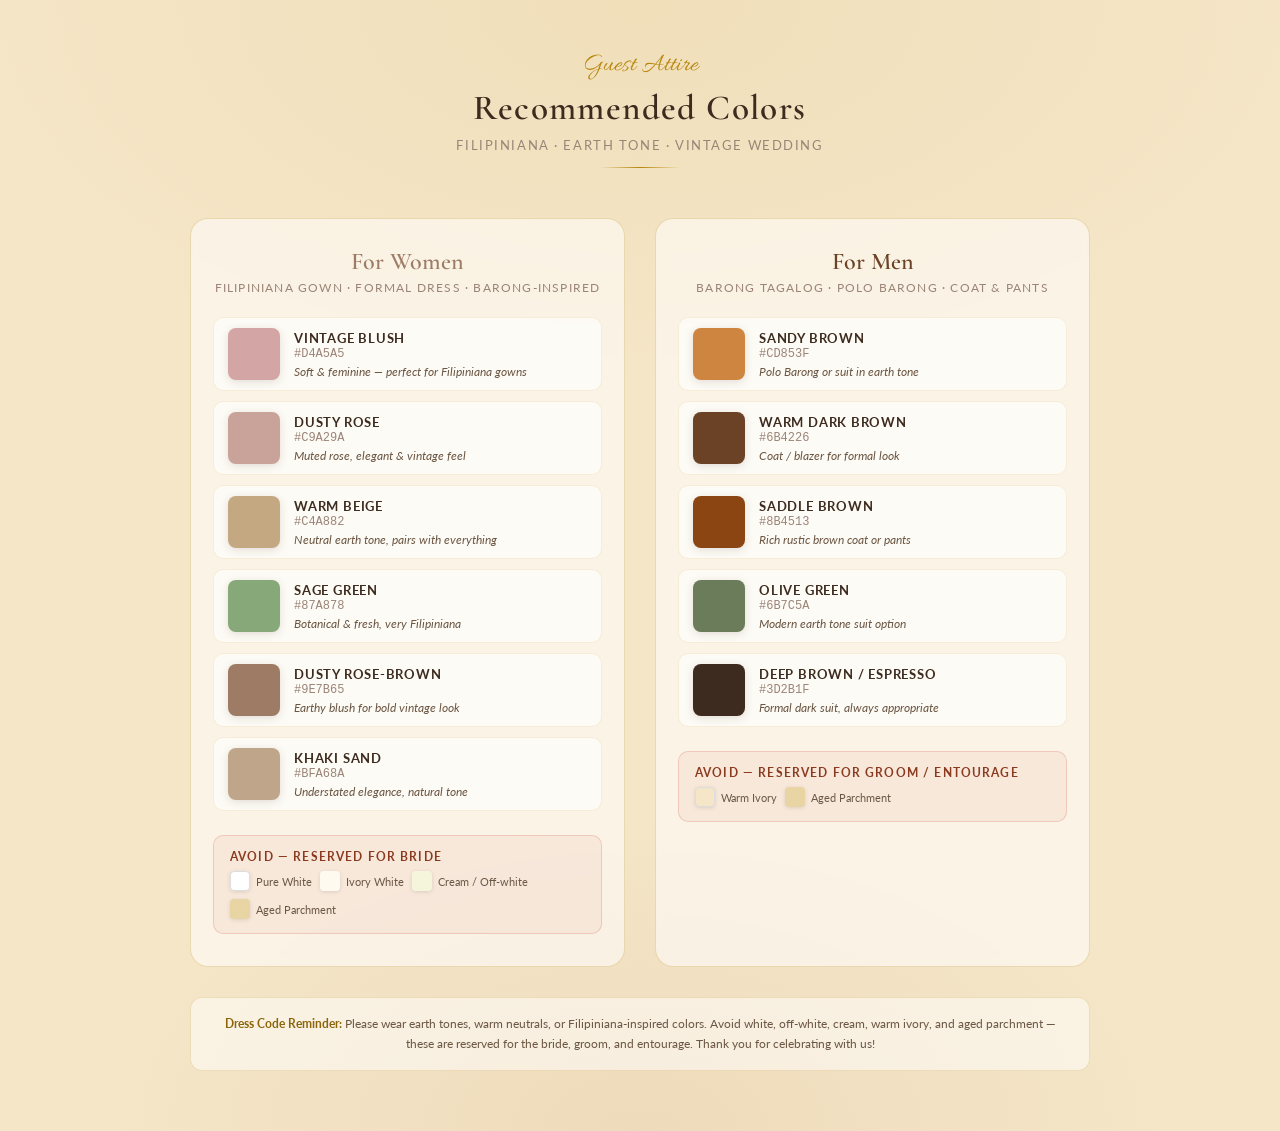
==== guest-colors.html @ c7447882 "index.html > fixed the attire > fixed the motif > fixed the location" ====
<!DOCTYPE html>
<html lang="en">
<head>
<meta charset="UTF-8">
<meta name="viewport" content="width=device-width, initial-scale=1.0">
<title>Guest Attire Colors — Filipiniana / Earth Tone Wedding</title>
<style>
  @import url('https://fonts.googleapis.com/css2?family=Cormorant+Garamond:ital,wght@0,400;0,600;1,400&family=Allura&family=Lato:wght@400;700&display=swap');

  * { box-sizing: border-box; margin: 0; padding: 0; }

  body {
    font-family: 'Lato', sans-serif;
    background: #F5E6C8;
    background-image:
      radial-gradient(ellipse 80% 50% at 50% 0%, rgba(184,134,11,.08) 0%, transparent 70%),
      radial-gradient(ellipse 60% 40% at 50% 100%, rgba(139,69,19,.07) 0%, transparent 70%);
    min-height: 100vh;
    padding: 50px 20px 60px;
    color: #3D2B1F;
  }

  header {
    text-align: center;
    margin-bottom: 50px;
  }
  header .pre {
    font-family: 'Allura', cursive;
    font-size: 1.6rem;
    color: #B8860B;
    display: block;
    margin-bottom: 4px;
  }
  header h1 {
    font-family: 'Cormorant Garamond', serif;
    font-size: 2.2rem;
    color: #3D2B1F;
    font-weight: 600;
    letter-spacing: .04em;
  }
  header p {
    margin-top: 8px;
    font-size: .82rem;
    color: #9B8478;
    letter-spacing: .12em;
    text-transform: uppercase;
  }
  .divider {
    width: 80px;
    height: 1px;
    background: linear-gradient(to right, transparent, #B8860B, transparent);
    margin: 14px auto 0;
  }

  .columns {
    display: grid;
    grid-template-columns: 1fr 1fr;
    gap: 30px;
    max-width: 900px;
    margin: 0 auto;
  }

  @media (max-width: 600px) {
    .columns { grid-template-columns: 1fr; }
  }

  .col {
    background: rgba(255,255,255,.55);
    border: 1px solid rgba(184,134,11,.25);
    border-radius: 18px;
    padding: 28px 22px 32px;
    backdrop-filter: blur(4px);
  }

  .col-title {
    font-family: 'Cormorant Garamond', serif;
    font-size: 1.5rem;
    font-weight: 600;
    text-align: center;
    margin-bottom: 4px;
  }
  .col-title.woman { color: #9E7B65; }
  .col-title.man   { color: #6B4226; }

  .col-sub {
    text-align: center;
    font-size: .75rem;
    color: #9B8478;
    letter-spacing: .1em;
    text-transform: uppercase;
    margin-bottom: 22px;
  }

  .swatch-list { display: flex; flex-direction: column; gap: 10px; }

  .swatch-row {
    display: flex;
    align-items: center;
    gap: 14px;
    background: rgba(255,255,255,.6);
    border-radius: 10px;
    padding: 10px 14px;
    border: 1px solid rgba(184,134,11,.12);
  }
  .chip {
    width: 52px;
    height: 52px;
    border-radius: 8px;
    flex-shrink: 0;
    box-shadow: 0 2px 8px rgba(61,43,31,.15);
  }
  .swatch-text {}
  .swatch-name {
    font-weight: 700;
    font-size: .82rem;
    color: #3D2B1F;
    text-transform: uppercase;
    letter-spacing: .06em;
  }
  .swatch-hex {
    font-family: monospace;
    font-size: .75rem;
    color: #9B8478;
    margin-top: 1px;
  }
  .swatch-desc {
    font-size: .72rem;
    color: #6B5744;
    margin-top: 4px;
    font-style: italic;
  }

  .avoid-box {
    margin-top: 24px;
    background: rgba(192,57,43,.06);
    border: 1px solid rgba(192,57,43,.18);
    border-radius: 10px;
    padding: 14px 16px;
  }
  .avoid-title {
    font-size: .72rem;
    font-weight: 700;
    text-transform: uppercase;
    letter-spacing: .1em;
    color: #8B3A1F;
    margin-bottom: 8px;
  }
  .avoid-chips { display: flex; flex-wrap: wrap; gap: 8px; }
  .avoid-chip {
    display: flex;
    align-items: center;
    gap: 6px;
    font-size: .7rem;
    color: #6B5744;
  }
  .avoid-dot {
    width: 20px;
    height: 20px;
    border-radius: 4px;
    flex-shrink: 0;
    box-shadow: 0 1px 4px rgba(0,0,0,.12);
  }

  .note {
    max-width: 900px;
    margin: 30px auto 0;
    background: rgba(255,255,255,.5);
    border: 1px solid rgba(184,134,11,.2);
    border-radius: 12px;
    padding: 16px 22px;
    font-size: .78rem;
    color: #6B5744;
    text-align: center;
    line-height: 1.6;
  }
  .note strong { color: #8B6508; }
</style>
</head>
<body>

<header>
  <span class="pre">Guest Attire</span>
  <h1>Recommended Colors</h1>
  <p>Filipiniana · Earth Tone · Vintage Wedding</p>
  <div class="divider"></div>
</header>

<div class="columns">

  <!-- WOMAN -->
  <div class="col">
    <div class="col-title woman">For Women</div>
    <div class="col-sub">Filipiniana gown · Formal dress · Barong-inspired</div>

    <div class="swatch-list">

      <div class="swatch-row">
        <div class="chip" style="background:#D4A5A5;"></div>
        <div class="swatch-text">
          <div class="swatch-name">Vintage Blush</div>
          <div class="swatch-hex">#D4A5A5</div>
          <div class="swatch-desc">Soft & feminine — perfect for Filipiniana gowns</div>
        </div>
      </div>

      <div class="swatch-row">
        <div class="chip" style="background:#C9A29A;"></div>
        <div class="swatch-text">
          <div class="swatch-name">Dusty Rose</div>
          <div class="swatch-hex">#C9A29A</div>
          <div class="swatch-desc">Muted rose, elegant & vintage feel</div>
        </div>
      </div>

      <div class="swatch-row">
        <div class="chip" style="background:#C4A882;"></div>
        <div class="swatch-text">
          <div class="swatch-name">Warm Beige</div>
          <div class="swatch-hex">#C4A882</div>
          <div class="swatch-desc">Neutral earth tone, pairs with everything</div>
        </div>
      </div>

      <div class="swatch-row">
        <div class="chip" style="background:#87A878;"></div>
        <div class="swatch-text">
          <div class="swatch-name">Sage Green</div>
          <div class="swatch-hex">#87A878</div>
          <div class="swatch-desc">Botanical & fresh, very Filipiniana</div>
        </div>
      </div>

      <div class="swatch-row">
        <div class="chip" style="background:#9E7B65;"></div>
        <div class="swatch-text">
          <div class="swatch-name">Dusty Rose-Brown</div>
          <div class="swatch-hex">#9E7B65</div>
          <div class="swatch-desc">Earthy blush for bold vintage look</div>
        </div>
      </div>

      <div class="swatch-row">
        <div class="chip" style="background:#BFA68A;"></div>
        <div class="swatch-text">
          <div class="swatch-name">Khaki Sand</div>
          <div class="swatch-hex">#BFA68A</div>
          <div class="swatch-desc">Understated elegance, natural tone</div>
        </div>
      </div>

    </div>

    <div class="avoid-box">
      <div class="avoid-title">Avoid — Reserved for Bride</div>
      <div class="avoid-chips">
        <div class="avoid-chip"><div class="avoid-dot" style="background:#FFFFFF; border:1px solid #ddd;"></div> Pure White</div>
        <div class="avoid-chip"><div class="avoid-dot" style="background:#FFFAEF;"></div> Ivory White</div>
        <div class="avoid-chip"><div class="avoid-dot" style="background:#F5F5DC;"></div> Cream / Off-white</div>
        <div class="avoid-chip"><div class="avoid-dot" style="background:#E8D5A3;"></div> Aged Parchment</div>
      </div>
    </div>
  </div>

  <!-- MAN -->
  <div class="col">
    <div class="col-title man">For Men</div>
    <div class="col-sub">Barong Tagalog · Polo Barong · Coat & Pants</div>

    <div class="swatch-list">

      <div class="swatch-row">
        <div class="chip" style="background:#CD853F;"></div>
        <div class="swatch-text">
          <div class="swatch-name">Sandy Brown</div>
          <div class="swatch-hex">#CD853F</div>
          <div class="swatch-desc">Polo Barong or suit in earth tone</div>
        </div>
      </div>

      <div class="swatch-row">
        <div class="chip" style="background:#6B4226;"></div>
        <div class="swatch-text">
          <div class="swatch-name">Warm Dark Brown</div>
          <div class="swatch-hex">#6B4226</div>
          <div class="swatch-desc">Coat / blazer for formal look</div>
        </div>
      </div>

      <div class="swatch-row">
        <div class="chip" style="background:#8B4513;"></div>
        <div class="swatch-text">
          <div class="swatch-name">Saddle Brown</div>
          <div class="swatch-hex">#8B4513</div>
          <div class="swatch-desc">Rich rustic brown coat or pants</div>
        </div>
      </div>

      <div class="swatch-row">
        <div class="chip" style="background:#6B7C5A;"></div>
        <div class="swatch-text">
          <div class="swatch-name">Olive Green</div>
          <div class="swatch-hex">#6B7C5A</div>
          <div class="swatch-desc">Modern earth tone suit option</div>
        </div>
      </div>

      <div class="swatch-row">
        <div class="chip" style="background:#3D2B1F;"></div>
        <div class="swatch-text">
          <div class="swatch-name">Deep Brown / Espresso</div>
          <div class="swatch-hex">#3D2B1F</div>
          <div class="swatch-desc">Formal dark suit, always appropriate</div>
        </div>
      </div>

    </div>

    <div class="avoid-box">
      <div class="avoid-title">Avoid — Reserved for Groom / Entourage</div>
      <div class="avoid-chips">
        <div class="avoid-chip"><div class="avoid-dot" style="background:#F5E6C8; border:1px solid #ddd;"></div> Warm Ivory</div>
        <div class="avoid-chip"><div class="avoid-dot" style="background:#E8D5A3;"></div> Aged Parchment</div>
      </div>
    </div>
  </div>

</div>

<div class="note">
  <strong>Dress Code Reminder:</strong> Please wear earth tones, warm neutrals, or Filipiniana-inspired colors.
  Avoid white, off-white, cream, warm ivory, and aged parchment — these are reserved for the bride, groom, and entourage.
  Thank you for celebrating with us!
</div>

</body>
</html>
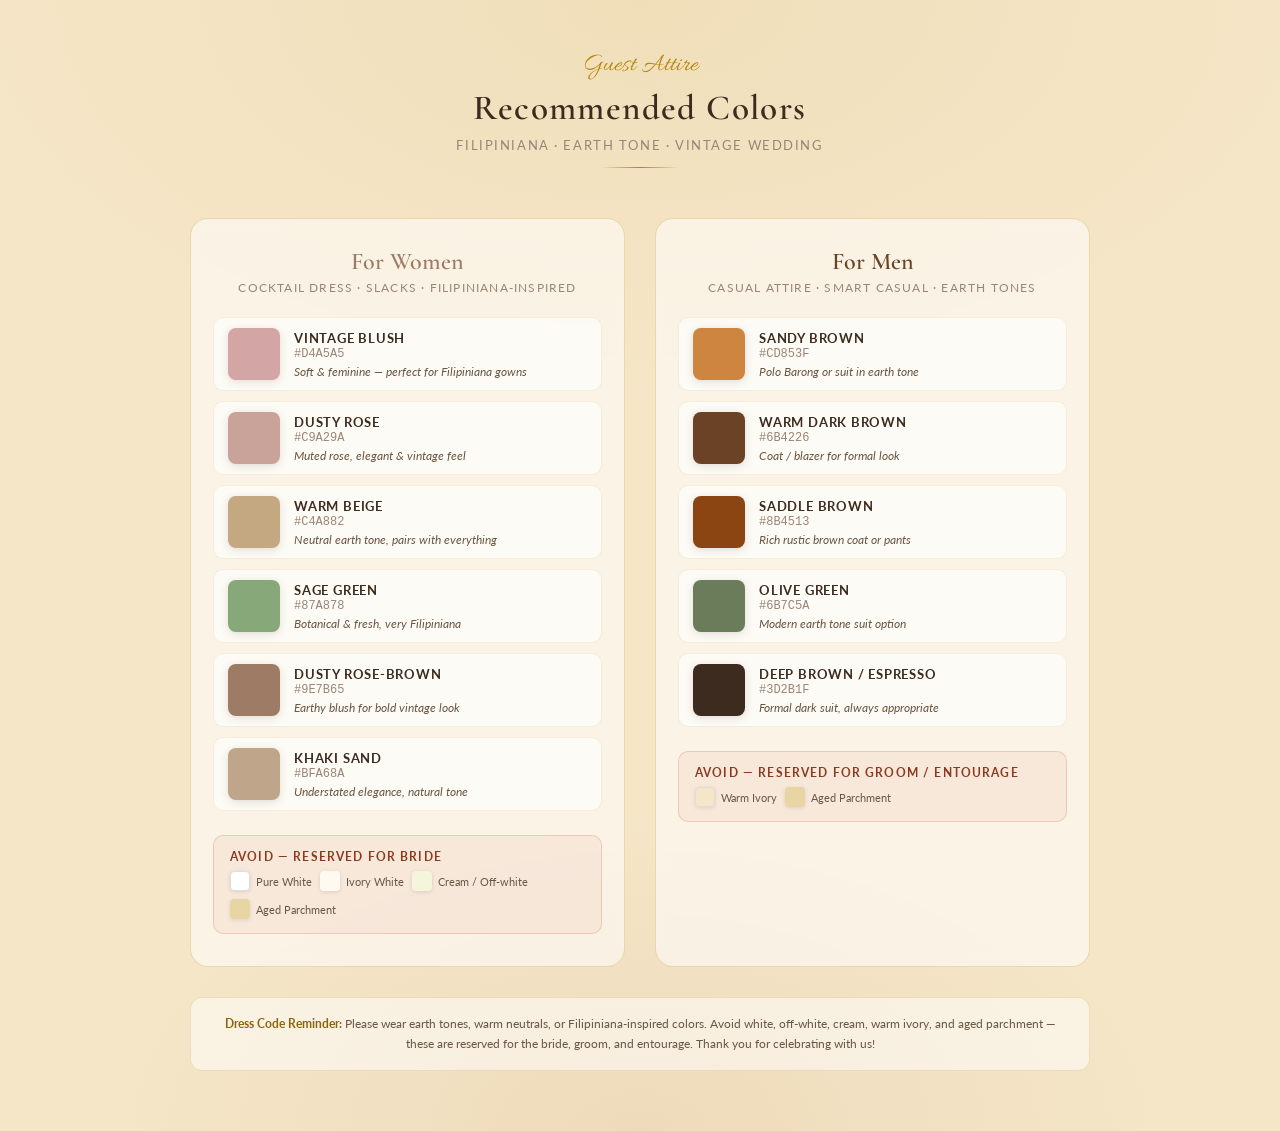
==== commit 76b86616: "attire.png > added picture" ====
--- a/guest-colors.html
+++ b/guest-colors.html
@@ -190,7 +190,7 @@
   <!-- WOMAN -->
   <div class="col">
     <div class="col-title woman">For Women</div>
-    <div class="col-sub">Filipiniana gown · Formal dress · Barong-inspired</div>
+    <div class="col-sub">Cocktail Dress · Slacks · Filipiniana-inspired</div>
 
     <div class="swatch-list">
 
@@ -264,7 +264,7 @@
   <!-- MAN -->
   <div class="col">
     <div class="col-title man">For Men</div>
-    <div class="col-sub">Barong Tagalog · Polo Barong · Coat & Pants</div>
+    <div class="col-sub">Casual Attire · Smart Casual · Earth Tones</div>
 
     <div class="swatch-list">
 
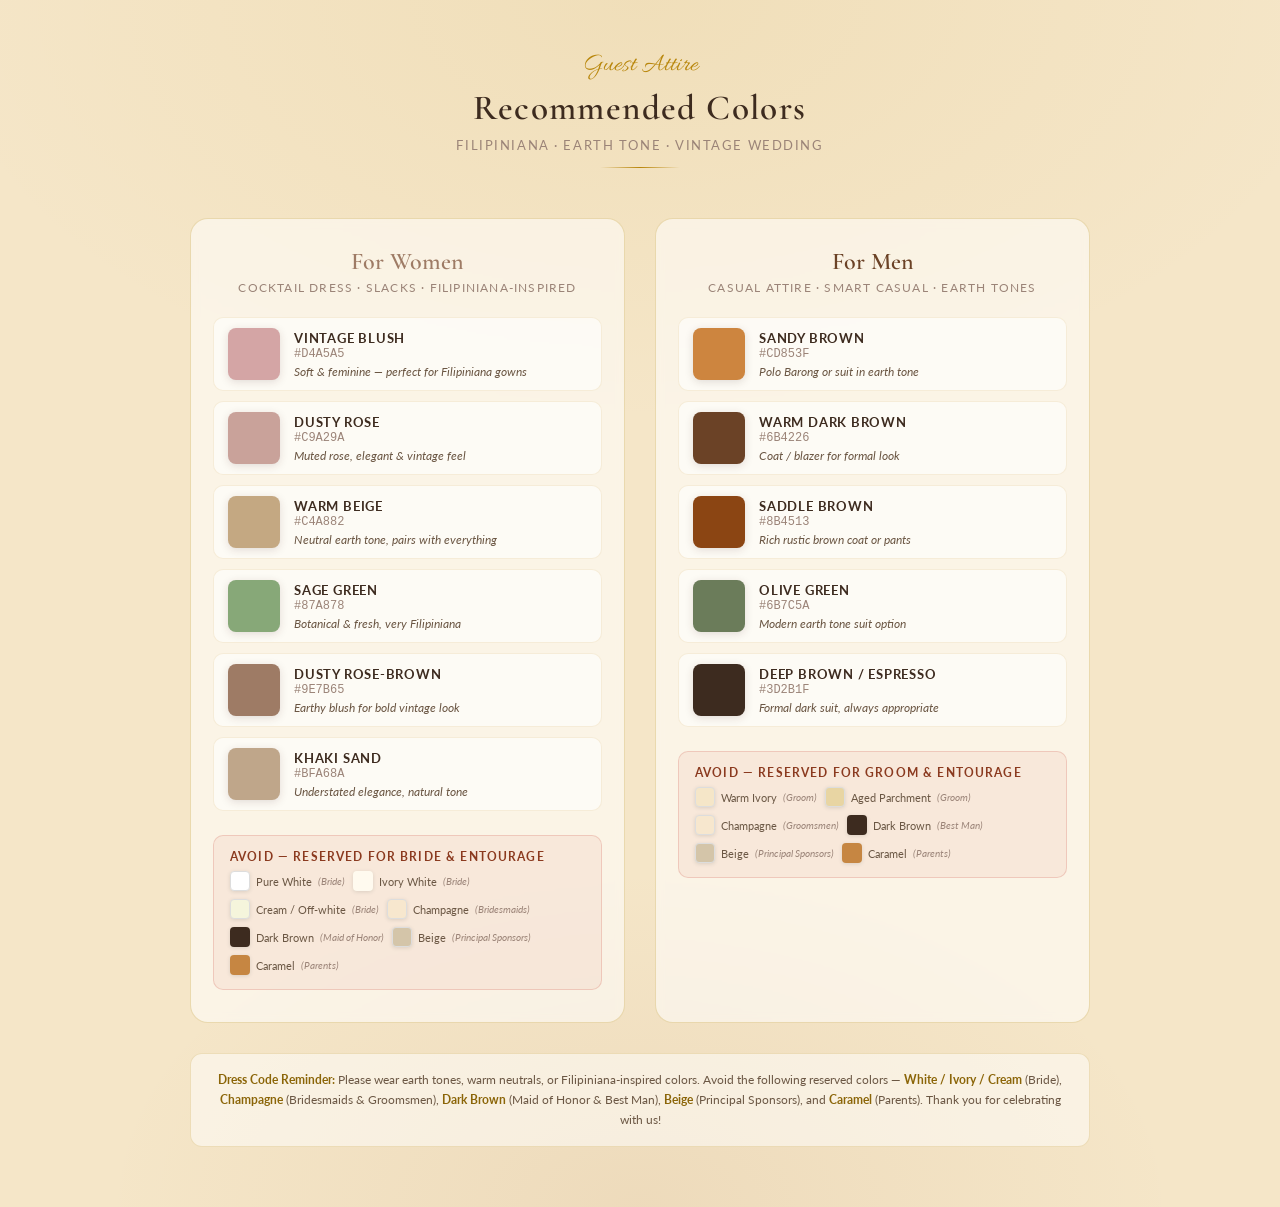
==== commit 4baf7022: "index.html > fixed the inv template" ====
--- a/guest-colors.html
+++ b/guest-colors.html
@@ -251,12 +251,15 @@
     </div>
 
     <div class="avoid-box">
-      <div class="avoid-title">Avoid — Reserved for Bride</div>
+      <div class="avoid-title">Avoid — Reserved for Bride &amp; Entourage</div>
       <div class="avoid-chips">
-        <div class="avoid-chip"><div class="avoid-dot" style="background:#FFFFFF; border:1px solid #ddd;"></div> Pure White</div>
-        <div class="avoid-chip"><div class="avoid-dot" style="background:#FFFAEF;"></div> Ivory White</div>
-        <div class="avoid-chip"><div class="avoid-dot" style="background:#F5F5DC;"></div> Cream / Off-white</div>
-        <div class="avoid-chip"><div class="avoid-dot" style="background:#E8D5A3;"></div> Aged Parchment</div>
+        <div class="avoid-chip"><div class="avoid-dot" style="background:#FFFFFF; border:1px solid #ddd;"></div> Pure White <em style="font-size:.65rem;color:#9B8478;">(Bride)</em></div>
+        <div class="avoid-chip"><div class="avoid-dot" style="background:#FFFAEF;"></div> Ivory White <em style="font-size:.65rem;color:#9B8478;">(Bride)</em></div>
+        <div class="avoid-chip"><div class="avoid-dot" style="background:#F5F5DC; border:1px solid #ddd;"></div> Cream / Off-white <em style="font-size:.65rem;color:#9B8478;">(Bride)</em></div>
+        <div class="avoid-chip"><div class="avoid-dot" style="background:#F7E7CE; border:1px solid #ddd;"></div> Champagne <em style="font-size:.65rem;color:#9B8478;">(Bridesmaids)</em></div>
+        <div class="avoid-chip"><div class="avoid-dot" style="background:#3D2B1F;"></div> Dark Brown <em style="font-size:.65rem;color:#9B8478;">(Maid of Honor)</em></div>
+        <div class="avoid-chip"><div class="avoid-dot" style="background:#D4C5A9; border:1px solid #ddd;"></div> Beige <em style="font-size:.65rem;color:#9B8478;">(Principal Sponsors)</em></div>
+        <div class="avoid-chip"><div class="avoid-dot" style="background:#C68642;"></div> Caramel <em style="font-size:.65rem;color:#9B8478;">(Parents)</em></div>
       </div>
     </div>
   </div>
@@ -316,10 +319,14 @@
     </div>
 
     <div class="avoid-box">
-      <div class="avoid-title">Avoid — Reserved for Groom / Entourage</div>
+      <div class="avoid-title">Avoid — Reserved for Groom &amp; Entourage</div>
       <div class="avoid-chips">
-        <div class="avoid-chip"><div class="avoid-dot" style="background:#F5E6C8; border:1px solid #ddd;"></div> Warm Ivory</div>
-        <div class="avoid-chip"><div class="avoid-dot" style="background:#E8D5A3;"></div> Aged Parchment</div>
+        <div class="avoid-chip"><div class="avoid-dot" style="background:#F5E6C8; border:1px solid #ddd;"></div> Warm Ivory <em style="font-size:.65rem;color:#9B8478;">(Groom)</em></div>
+        <div class="avoid-chip"><div class="avoid-dot" style="background:#E8D5A3; border:1px solid #ddd;"></div> Aged Parchment <em style="font-size:.65rem;color:#9B8478;">(Groom)</em></div>
+        <div class="avoid-chip"><div class="avoid-dot" style="background:#F7E7CE; border:1px solid #ddd;"></div> Champagne <em style="font-size:.65rem;color:#9B8478;">(Groomsmen)</em></div>
+        <div class="avoid-chip"><div class="avoid-dot" style="background:#3D2B1F;"></div> Dark Brown <em style="font-size:.65rem;color:#9B8478;">(Best Man)</em></div>
+        <div class="avoid-chip"><div class="avoid-dot" style="background:#D4C5A9; border:1px solid #ddd;"></div> Beige <em style="font-size:.65rem;color:#9B8478;">(Principal Sponsors)</em></div>
+        <div class="avoid-chip"><div class="avoid-dot" style="background:#C68642;"></div> Caramel <em style="font-size:.65rem;color:#9B8478;">(Parents)</em></div>
       </div>
     </div>
   </div>
@@ -328,7 +335,7 @@
 
 <div class="note">
   <strong>Dress Code Reminder:</strong> Please wear earth tones, warm neutrals, or Filipiniana-inspired colors.
-  Avoid white, off-white, cream, warm ivory, and aged parchment — these are reserved for the bride, groom, and entourage.
+  Avoid the following reserved colors — <strong>White / Ivory / Cream</strong> (Bride), <strong>Champagne</strong> (Bridesmaids &amp; Groomsmen), <strong>Dark Brown</strong> (Maid of Honor &amp; Best Man), <strong>Beige</strong> (Principal Sponsors), and <strong>Caramel</strong> (Parents).
   Thank you for celebrating with us!
 </div>
 
